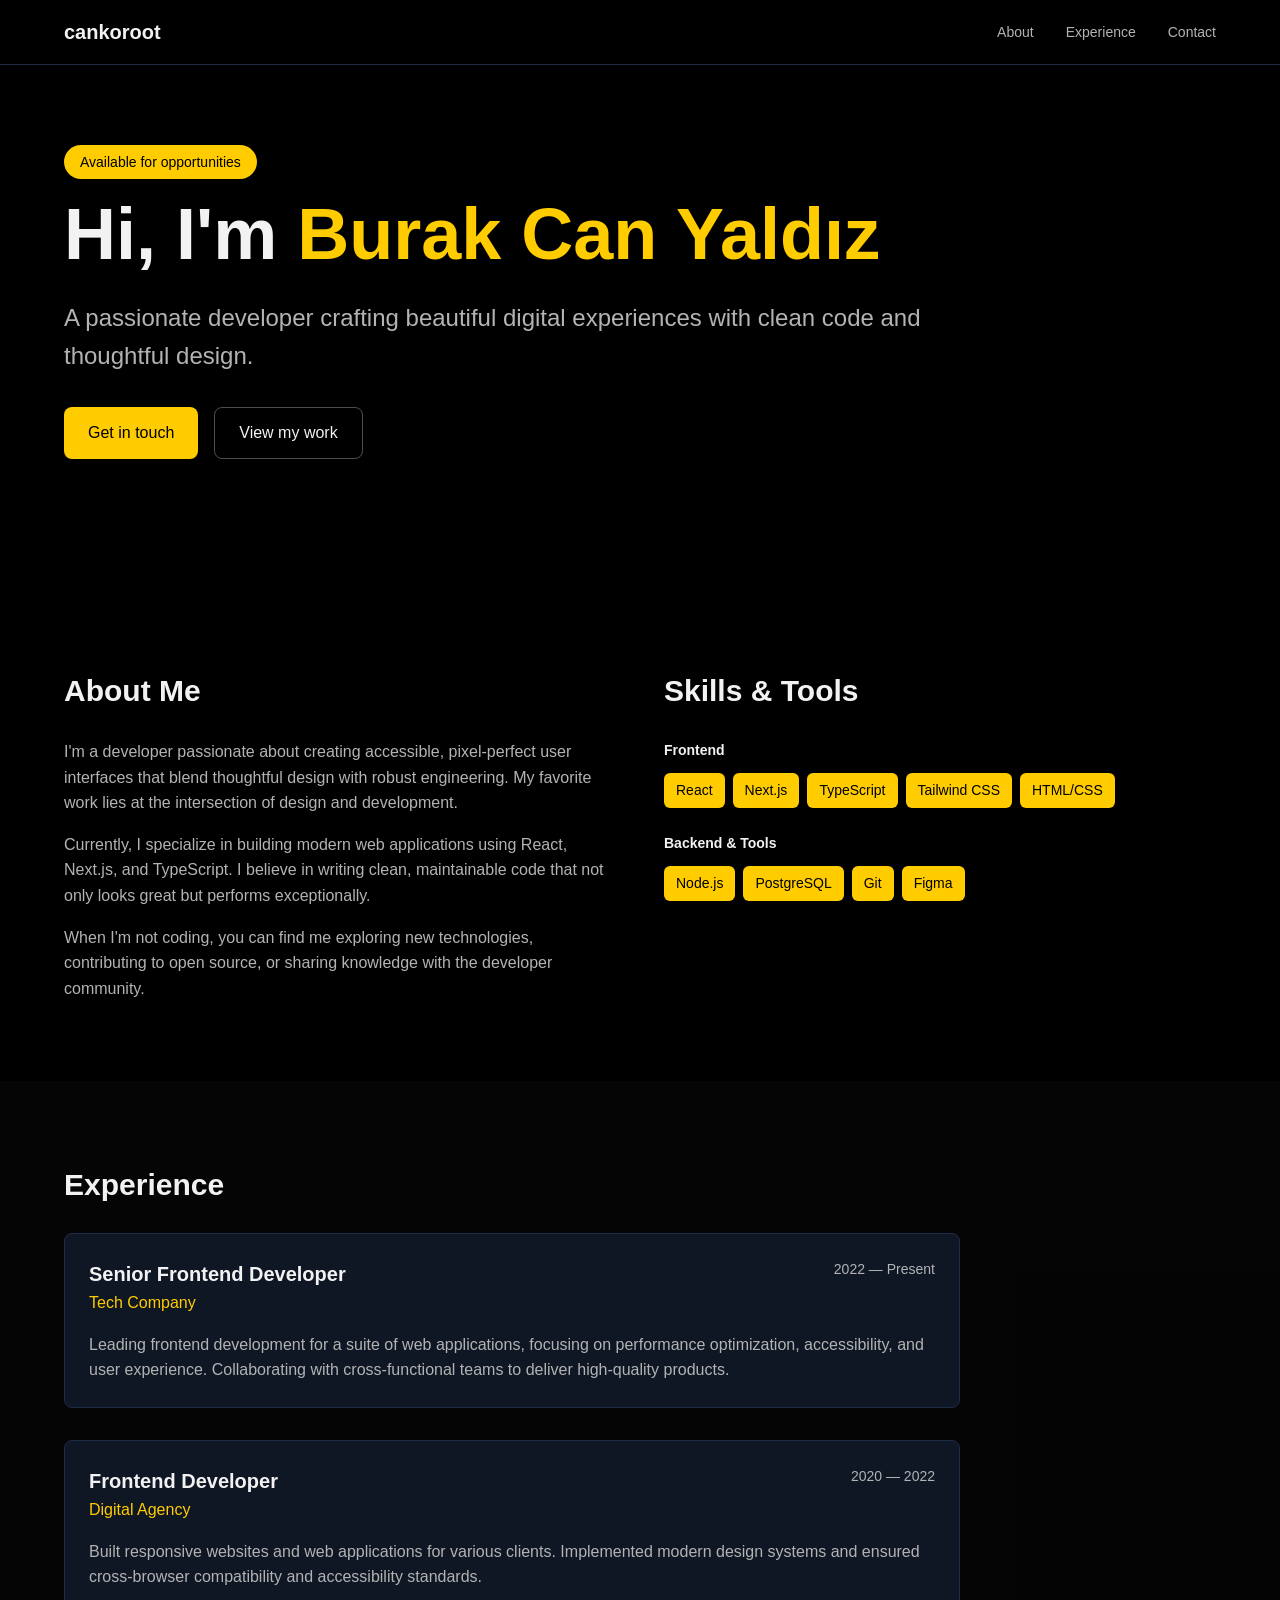
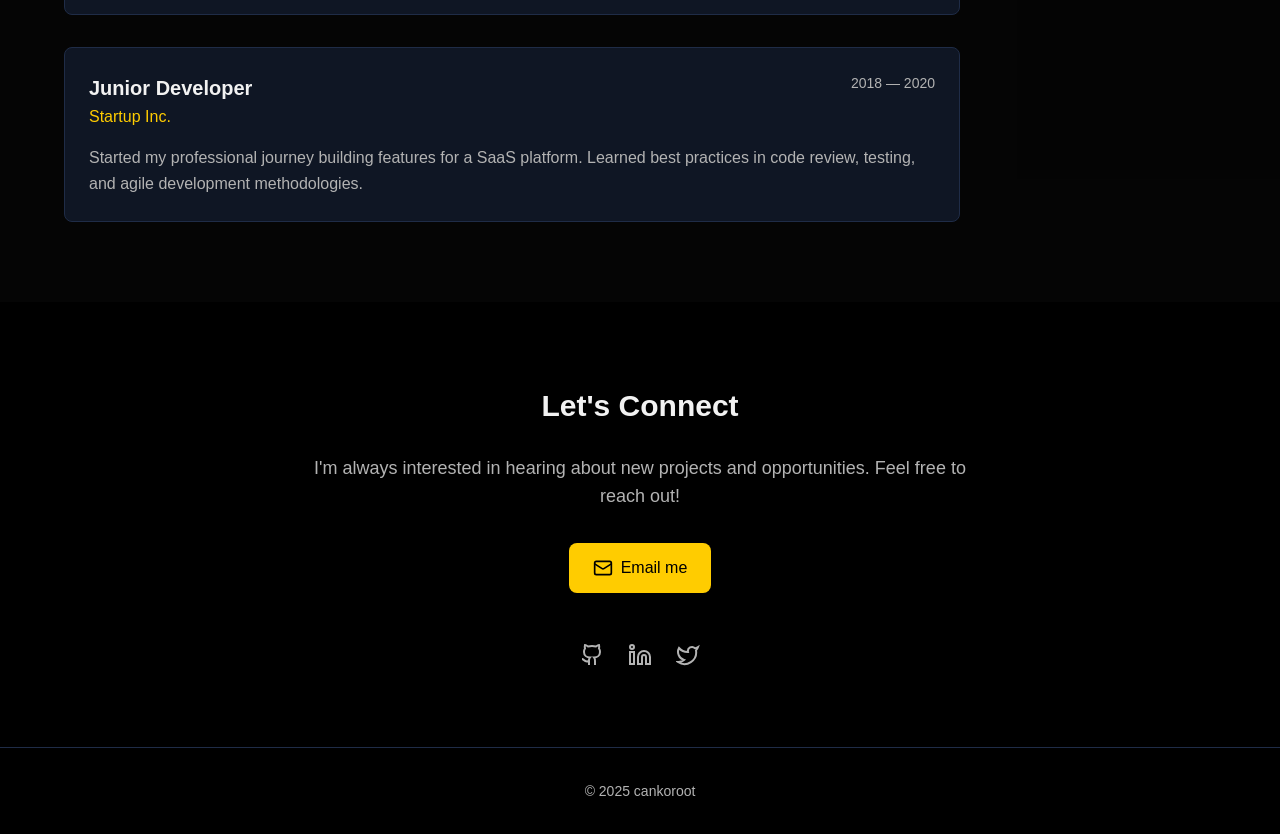
==== index.html @ f0b786ea "Add files via upload" ====
<!DOCTYPE html>
<html lang="en" class="dark">
<head>
    <meta charset="UTF-8">
    <meta name="viewport" content="width=device-width, initial-scale=1.0">
    <title>Burak Can Yaldız - Developer Portfolio</title>
    <meta name="description" content="Personal introduction page of Burak Can Yaldız - Developer">
    <link rel="stylesheet" href="styles.css">
</head>
<body>
    <!-- Navigation -->
    <nav class="nav">
        <div class="container">
            <div class="nav-content">
                <h1 class="nav-logo">cankoroot</h1>
                <div class="nav-links">
                    <a href="#about" class="nav-link">About</a>
                    <a href="#experience" class="nav-link">Experience</a>
                    <a href="#contact" class="nav-link">Contact</a>
                </div>
            </div>
        </div>
    </nav>

    <!-- Hero Section -->
    <section class="hero">
        <div class="container">
            <div class="hero-content">
                <div class="badge">Available for opportunities</div>
                <h2 class="hero-title">
                    Hi, I'm <span class="highlight">Burak Can Yaldız</span>
                </h2>
                <p class="hero-description">
                    A passionate developer crafting beautiful digital experiences with clean code and thoughtful design.
                </p>
                <div class="hero-buttons">
                    <a href="#contact" class="btn btn-primary">Get in touch</a>
                    <a href="#experience" class="btn btn-outline">View my work</a>
                </div>
            </div>
        </div>
    </section>

    <!-- About Section -->
    <section id="about" class="about">
        <div class="container">
            <div class="about-grid">
                <div class="about-text">
                    <h3 class="section-title">About Me</h3>
                    <div class="text-content">
                        <p>
                            I'm a developer passionate about creating accessible, pixel-perfect user interfaces that blend
                            thoughtful design with robust engineering. My favorite work lies at the intersection of design and
                            development.
                        </p>
                        <p>
                            Currently, I specialize in building modern web applications using React, Next.js, and TypeScript. I
                            believe in writing clean, maintainable code that not only looks great but performs exceptionally.
                        </p>
                        <p>
                            When I'm not coding, you can find me exploring new technologies, contributing to open source, or sharing
                            knowledge with the developer community.
                        </p>
                    </div>
                </div>

                <div class="skills">
                    <h3 class="section-title">Skills & Tools</h3>
                    <div class="skills-content">
                        <div class="skill-category">
                            <h4 class="skill-category-title">Frontend</h4>
                            <div class="skill-tags">
                                <span class="skill-tag">React</span>
                                <span class="skill-tag">Next.js</span>
                                <span class="skill-tag">TypeScript</span>
                                <span class="skill-tag">Tailwind CSS</span>
                                <span class="skill-tag">HTML/CSS</span>
                            </div>
                        </div>
                        <div class="skill-category">
                            <h4 class="skill-category-title">Backend & Tools</h4>
                            <div class="skill-tags">
                                <span class="skill-tag">Node.js</span>
                                <span class="skill-tag">PostgreSQL</span>
                                <span class="skill-tag">Git</span>
                                <span class="skill-tag">Figma</span>
                            </div>
                        </div>
                    </div>
                </div>
            </div>
        </div>
    </section>

    <!-- Experience Section -->
    <section id="experience" class="experience">
        <div class="container">
            <h3 class="section-title">Experience</h3>
            <div class="experience-list">
                <div class="experience-card">
                    <div class="experience-header">
                        <div>
                            <h4 class="experience-title">Senior Frontend Developer</h4>
                            <p class="experience-company">Tech Company</p>
                        </div>
                        <span class="experience-date">2022 — Present</span>
                    </div>
                    <p class="experience-description">
                        Leading frontend development for a suite of web applications, focusing on performance optimization,
                        accessibility, and user experience. Collaborating with cross-functional teams to deliver high-quality
                        products.
                    </p>
                </div>

                <div class="experience-card">
                    <div class="experience-header">
                        <div>
                            <h4 class="experience-title">Frontend Developer</h4>
                            <p class="experience-company">Digital Agency</p>
                        </div>
                        <span class="experience-date">2020 — 2022</span>
                    </div>
                    <p class="experience-description">
                        Built responsive websites and web applications for various clients. Implemented modern design systems
                        and ensured cross-browser compatibility and accessibility standards.
                    </p>
                </div>

                <div class="experience-card">
                    <div class="experience-header">
                        <div>
                            <h4 class="experience-title">Junior Developer</h4>
                            <p class="experience-company">Startup Inc.</p>
                        </div>
                        <span class="experience-date">2018 — 2020</span>
                    </div>
                    <p class="experience-description">
                        Started my professional journey building features for a SaaS platform. Learned best practices in code
                        review, testing, and agile development methodologies.
                    </p>
                </div>
            </div>
        </div>
    </section>

    <!-- Contact Section -->
    <section id="contact" class="contact">
        <div class="container">
            <div class="contact-content">
                <h3 class="section-title">Let's Connect</h3>
                <p class="contact-description">
                    I'm always interested in hearing about new projects and opportunities. Feel free to reach out!
                </p>
                <div class="contact-button">
                    <a href="mailto:your.email@example.com" class="btn btn-primary">
                        <svg class="icon" width="20" height="20" viewBox="0 0 24 24" fill="none" stroke="currentColor" stroke-width="2">
                            <rect x="2" y="4" width="20" height="16" rx="2"/>
                            <path d="m22 7-8.97 5.7a1.94 1.94 0 0 1-2.06 0L2 7"/>
                        </svg>
                        Email me
                    </a>
                </div>
                <div class="social-links">
                    <a href="https://github.com/cankoroot" target="_blank" rel="noopener noreferrer" class="social-link" aria-label="GitHub">
                        <svg class="icon" width="24" height="24" viewBox="0 0 24 24" fill="none" stroke="currentColor" stroke-width="2">
                            <path d="M15 22v-4a4.8 4.8 0 0 0-1-3.5c3 0 6-2 6-5.5.08-1.25-.27-2.48-1-3.5.28-1.15.28-2.35 0-3.5 0 0-1 0-3 1.5-2.64-.5-5.36-.5-8 0C6 2 5 2 5 2c-.3 1.15-.3 2.35 0 3.5A5.403 5.403 0 0 0 4 9c0 3.5 3 5.5 6 5.5-.39.49-.68 1.05-.85 1.65-.17.6-.22 1.23-.15 1.85v4"/>
                            <path d="M9 18c-4.51 2-5-2-7-2"/>
                        </svg>
                    </a>
                    <a href="https://www.linkedin.com/in/burak-can-yaldız-0b6182295" target="_blank" rel="noopener noreferrer" class="social-link" aria-label="LinkedIn">
                        <svg class="icon" width="24" height="24" viewBox="0 0 24 24" fill="none" stroke="currentColor" stroke-width="2">
                            <path d="M16 8a6 6 0 0 1 6 6v7h-4v-7a2 2 0 0 0-2-2 2 2 0 0 0-2 2v7h-4v-7a6 6 0 0 1 6-6z"/>
                            <rect x="2" y="9" width="4" height="12"/>
                            <circle cx="4" cy="4" r="2"/>
                        </svg>
                    </a>
                    <a href="https://x.com/SolNoctua" target="_blank" rel="noopener noreferrer" class="social-link" aria-label="Twitter">
                        <svg class="icon" width="24" height="24" viewBox="0 0 24 24" fill="none" stroke="currentColor" stroke-width="2">
                            <path d="M22 4s-.7 2.1-2 3.4c1.6 10-9.4 17.3-18 11.6 2.2.1 4.4-.6 6-2C3 15.5.5 9.6 3 5c2.2 2.6 5.6 4.1 9 4-.9-4.2 4-6.6 7-3.8 1.1 0 3-1.2 3-1.2z"/>
                        </svg>
                    </a>
                </div>
            </div>
        </div>
    </section>

    <!-- Footer -->
    <footer class="footer">
        <div class="container">
            <p class="footer-text">© 2025 cankoroot</p>
        </div>
    </footer>

    <script src="script.js"></script>
</body>
</html>
---- styles.css ----
/* Reset and Base Styles */
* {
  margin: 0;
  padding: 0;
  box-sizing: border-box;
}

:root {
  --color-background: hsl(0, 0%, 0%); /* Pure black */
  --color-foreground: hsl(0, 0%, 95%); /* Light gray text */
  --color-card: hsl(220, 40%, 10%); /* Dark navy blue for cards */
  --color-card-foreground: hsl(0, 0%, 95%);
  --color-primary: hsl(220, 80%, 35%); /* Navy blue */
  --color-primary-foreground: hsl(0, 0%, 100%);
  --color-secondary: hsl(48, 100%, 50%); /* Bright yellow */
  --color-secondary-foreground: hsl(0, 0%, 0%);
  --color-muted: hsl(220, 40%, 15%);
  --color-muted-foreground: hsl(0, 0%, 70%);
  --color-border: hsl(220, 40%, 20%);
  --radius: 8px;

  /* Fonts */
  --font-sans: -apple-system, BlinkMacSystemFont, "Segoe UI", "Roboto", "Oxygen", "Ubuntu", "Cantarell", "Fira Sans",
    "Droid Sans", "Helvetica Neue", sans-serif;
}

body {
  font-family: var(--font-sans);
  background-color: var(--color-background);
  color: var(--color-foreground);
  line-height: 1.6;
  -webkit-font-smoothing: antialiased;
  -moz-osx-font-smoothing: grayscale;
}

html {
  scroll-behavior: smooth;
}

.container {
  max-width: 1200px;
  margin: 0 auto;
  padding: 0 1.5rem;
}

/* Navigation */
.nav {
  border-bottom: 1px solid var(--color-border);
  background-color: rgba(0, 0, 0, 0.95);
  backdrop-filter: blur(10px);
  position: sticky;
  top: 0;
  z-index: 100;
}

.nav-content {
  display: flex;
  align-items: center;
  justify-content: space-between;
  padding: 1rem 0;
}

.nav-logo {
  font-size: 1.25rem;
  font-weight: 700;
  color: var(--color-foreground);
}

.nav-links {
  display: flex;
  gap: 1.5rem;
}

.nav-link {
  font-size: 0.875rem;
  color: var(--color-muted-foreground);
  text-decoration: none;
  transition: color 0.2s;
}

.nav-link:hover {
  color: var(--color-foreground);
}

/* Hero Section */
.hero {
  padding: 5rem 0 8rem;
}

.hero-content {
  max-width: 56rem;
}

.badge {
  display: inline-block;
  margin-bottom: 1rem;
  padding: 0.375rem 1rem;
  background-color: var(--color-secondary);
  color: var(--color-secondary-foreground);
  border-radius: 9999px;
  font-size: 0.875rem;
  font-weight: 500;
}

.hero-title {
  font-size: 3rem;
  font-weight: 700;
  color: var(--color-foreground);
  margin-bottom: 1.5rem;
  line-height: 1.1;
  text-wrap: balance;
}

.highlight {
  color: var(--color-secondary);
}

.hero-description {
  font-size: 1.25rem;
  color: var(--color-muted-foreground);
  margin-bottom: 2rem;
  line-height: 1.6;
}

.hero-buttons {
  display: flex;
  flex-wrap: wrap;
  gap: 1rem;
}

/* Buttons */
.btn {
  display: inline-flex;
  align-items: center;
  justify-content: center;
  gap: 0.5rem;
  padding: 0.75rem 1.5rem;
  font-size: 1rem;
  font-weight: 500;
  border-radius: var(--radius);
  text-decoration: none;
  transition: all 0.2s;
  cursor: pointer;
  border: none;
}

.btn-primary {
  background-color: var(--color-secondary);
  color: var(--color-secondary-foreground);
}

.btn-primary:hover {
  background-color: hsl(48, 100%, 45%);
}

.btn-outline {
  background-color: transparent;
  color: var(--color-foreground);
  border: 1px solid rgba(255, 255, 255, 0.3);
}

.btn-outline:hover {
  background-color: var(--color-muted);
}

/* About Section */
.about {
  padding: 5rem 0;
}

.about-grid {
  display: grid;
  grid-template-columns: 1fr;
  gap: 3rem;
}

.section-title {
  font-size: 1.875rem;
  font-weight: 700;
  color: var(--color-foreground);
  margin-bottom: 1.5rem;
}

.text-content {
  display: flex;
  flex-direction: column;
  gap: 1rem;
}

.text-content p {
  color: var(--color-muted-foreground);
  line-height: 1.6;
}

.skills-content {
  display: flex;
  flex-direction: column;
  gap: 1.5rem;
}

.skill-category-title {
  font-size: 0.875rem;
  font-weight: 600;
  color: var(--color-foreground);
  margin-bottom: 0.75rem;
}

.skill-tags {
  display: flex;
  flex-wrap: wrap;
  gap: 0.5rem;
}

.skill-tag {
  padding: 0.375rem 0.75rem;
  background-color: var(--color-secondary);
  color: var(--color-secondary-foreground);
  border-radius: 6px;
  font-size: 0.875rem;
  font-weight: 500;
}

/* Experience Section */
.experience {
  background-color: rgba(220, 220, 220, 0.02);
  padding: 5rem 0;
}

.experience-list {
  display: flex;
  flex-direction: column;
  gap: 2rem;
  max-width: 56rem;
}

.experience-card {
  padding: 1.5rem;
  border: 1px solid var(--color-border);
  border-radius: var(--radius);
  background-color: var(--color-card);
}

.experience-header {
  display: flex;
  flex-direction: column;
  gap: 0.5rem;
  margin-bottom: 1rem;
}

.experience-title {
  font-size: 1.25rem;
  font-weight: 700;
  color: var(--color-card-foreground);
}

.experience-company {
  color: var(--color-secondary);
  font-weight: 500;
}

.experience-date {
  font-size: 0.875rem;
  color: var(--color-muted-foreground);
  margin-top: 0.5rem;
}

.experience-description {
  color: var(--color-muted-foreground);
  line-height: 1.6;
}

/* Contact Section */
.contact {
  padding: 5rem 0;
}

.contact-content {
  max-width: 42rem;
  margin: 0 auto;
  text-align: center;
}

.contact-description {
  font-size: 1.125rem;
  color: var(--color-muted-foreground);
  margin-bottom: 2rem;
  line-height: 1.6;
}

.contact-button {
  display: flex;
  justify-content: center;
  margin-bottom: 3rem;
}

.social-links {
  display: flex;
  justify-content: center;
  gap: 1.5rem;
}

.social-link {
  color: var(--color-muted-foreground);
  transition: color 0.2s;
}

.social-link:hover {
  color: var(--color-foreground);
}

.icon {
  display: inline-block;
  vertical-align: middle;
}

/* Footer */
.footer {
  border-top: 1px solid var(--color-border);
  padding: 2rem 0;
}

.footer-text {
  text-align: center;
  font-size: 0.875rem;
  color: var(--color-muted-foreground);
}

/* Responsive Design */
@media (min-width: 768px) {
  .hero-title {
    font-size: 4.5rem;
  }

  .hero-description {
    font-size: 1.5rem;
  }

  .about-grid {
    grid-template-columns: repeat(2, 1fr);
  }

  .experience-header {
    flex-direction: row;
    justify-content: space-between;
    align-items: flex-start;
  }

  .experience-date {
    margin-top: 0;
  }

  .nav-links {
    gap: 2rem;
  }
}

@media (max-width: 767px) {
  .hero {
    padding: 3rem 0 5rem;
  }

  .about,
  .experience,
  .contact {
    padding: 3rem 0;
  }

  .hero-title {
    font-size: 2.5rem;
  }
}
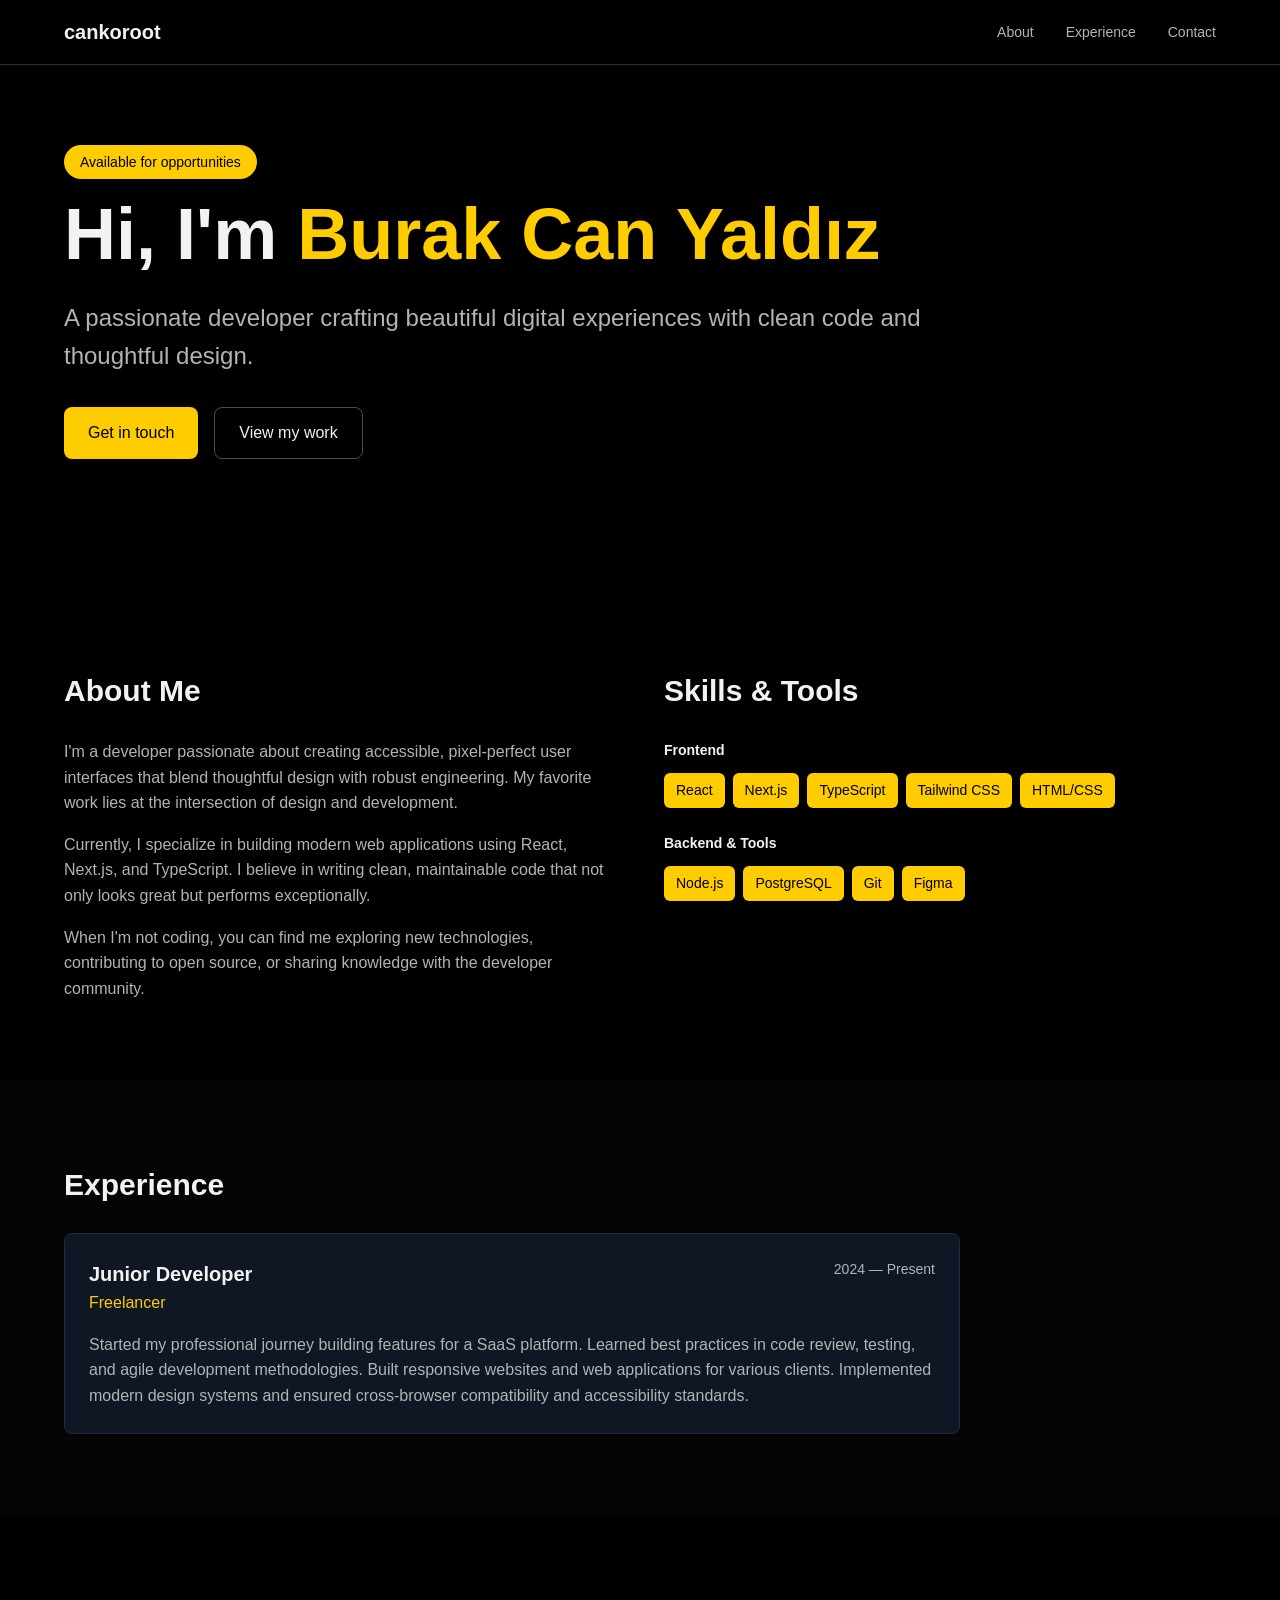
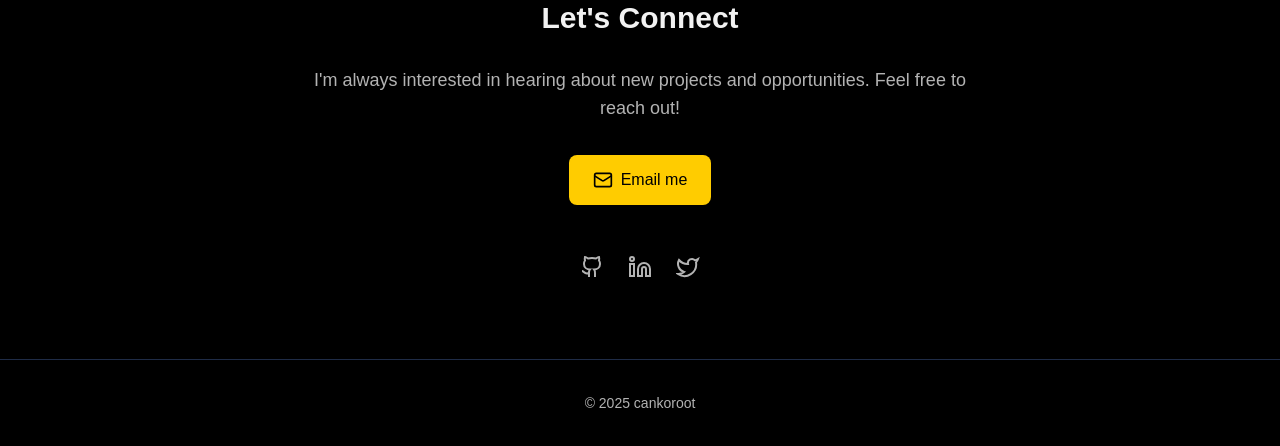
==== commit 57d04d15: "Update index.html" ====
--- a/index.html
+++ b/index.html
@@ -100,43 +100,15 @@
                 <div class="experience-card">
                     <div class="experience-header">
                         <div>
-                            <h4 class="experience-title">Senior Frontend Developer</h4>
-                            <p class="experience-company">Tech Company</p>
+                            <h4 class="experience-title">Junior Developer</h4>
+                            <p class="experience-company">Freelancer</p>
                         </div>
-                        <span class="experience-date">2022 — Present</span>
-                    </div>
-                    <p class="experience-description">
-                        Leading frontend development for a suite of web applications, focusing on performance optimization,
-                        accessibility, and user experience. Collaborating with cross-functional teams to deliver high-quality
-                        products.
-                    </p>
-                </div>
-
-                <div class="experience-card">
-                    <div class="experience-header">
-                        <div>
-                            <h4 class="experience-title">Frontend Developer</h4>
-                            <p class="experience-company">Digital Agency</p>
-                        </div>
-                        <span class="experience-date">2020 — 2022</span>
-                    </div>
-                    <p class="experience-description">
-                        Built responsive websites and web applications for various clients. Implemented modern design systems
-                        and ensured cross-browser compatibility and accessibility standards.
-                    </p>
-                </div>
-
-                <div class="experience-card">
-                    <div class="experience-header">
-                        <div>
-                            <h4 class="experience-title">Junior Developer</h4>
-                            <p class="experience-company">Startup Inc.</p>
-                        </div>
-                        <span class="experience-date">2018 — 2020</span>
+                        <span class="experience-date">2024 — Present</span>
                     </div>
                     <p class="experience-description">
                         Started my professional journey building features for a SaaS platform. Learned best practices in code
-                        review, testing, and agile development methodologies.
+                        review, testing, and agile development methodologies. Built responsive websites and web applications for various clients. Implemented modern design systems
+                        and ensured cross-browser compatibility and accessibility standards.
                     </p>
                 </div>
             </div>
@@ -152,7 +124,7 @@
                     I'm always interested in hearing about new projects and opportunities. Feel free to reach out!
                 </p>
                 <div class="contact-button">
-                    <a href="mailto:your.email@example.com" class="btn btn-primary">
+                    <a href="mailto:burakyaldizby@gmail.com" class="btn btn-primary">
                         <svg class="icon" width="20" height="20" viewBox="0 0 24 24" fill="none" stroke="currentColor" stroke-width="2">
                             <rect x="2" y="4" width="20" height="16" rx="2"/>
                             <path d="m22 7-8.97 5.7a1.94 1.94 0 0 1-2.06 0L2 7"/>
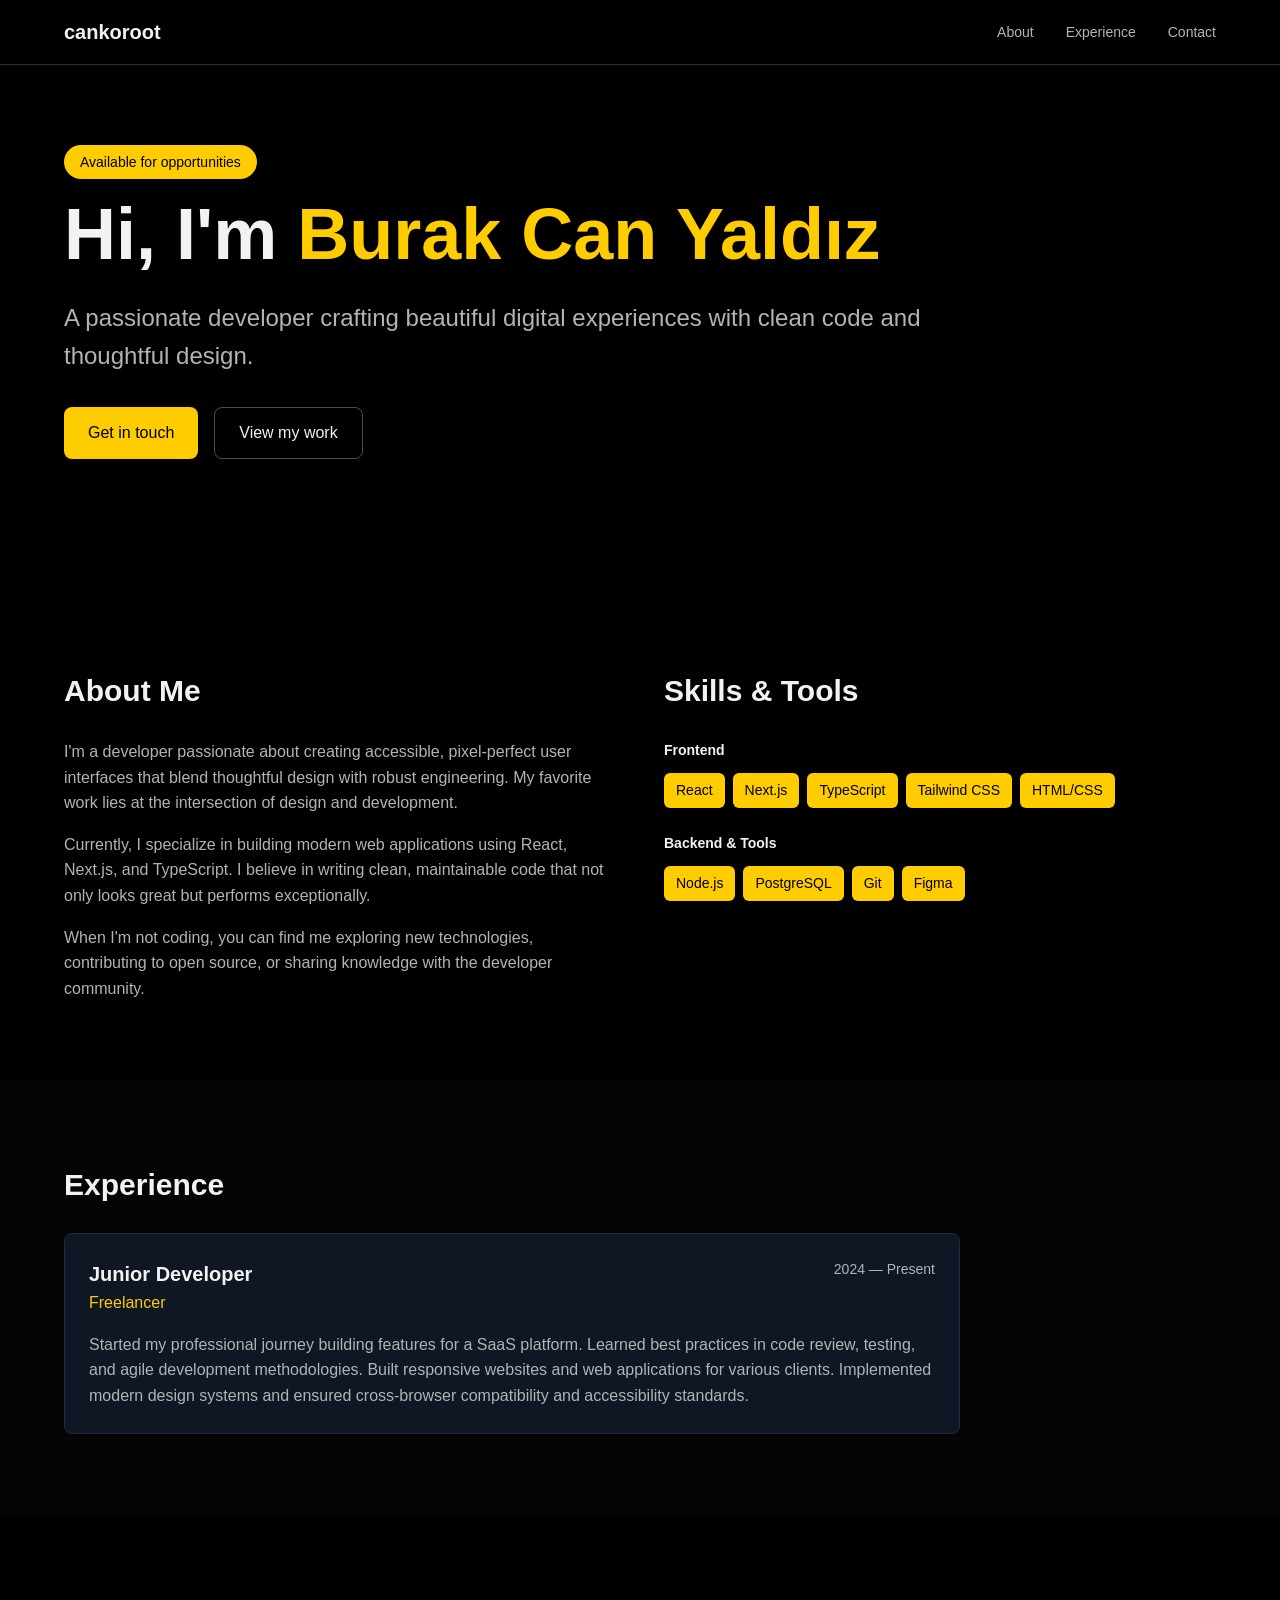
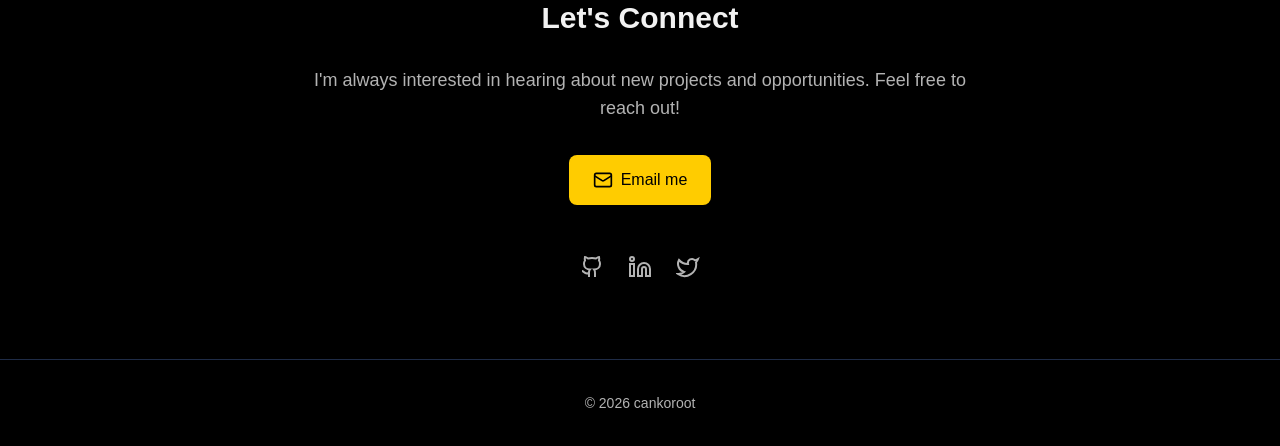
==== commit c09c9bbb: "Update index.html" ====
--- a/index.html
+++ b/index.html
@@ -8,7 +8,6 @@
     <link rel="stylesheet" href="styles.css">
 </head>
 <body>
-    <!-- Navigation -->
     <nav class="nav">
         <div class="container">
             <div class="nav-content">
@@ -22,7 +21,6 @@
         </div>
     </nav>
 
-    <!-- Hero Section -->
     <section class="hero">
         <div class="container">
             <div class="hero-content">
@@ -41,7 +39,6 @@
         </div>
     </section>
 
-    <!-- About Section -->
     <section id="about" class="about">
         <div class="container">
             <div class="about-grid">
@@ -92,7 +89,6 @@
         </div>
     </section>
 
-    <!-- Experience Section -->
     <section id="experience" class="experience">
         <div class="container">
             <h3 class="section-title">Experience</h3>
@@ -115,7 +111,6 @@
         </div>
     </section>
 
-    <!-- Contact Section -->
     <section id="contact" class="contact">
         <div class="container">
             <div class="contact-content">
@@ -156,10 +151,9 @@
         </div>
     </section>
 
-    <!-- Footer -->
     <footer class="footer">
         <div class="container">
-            <p class="footer-text">© 2025 cankoroot</p>
+            <p class="footer-text">© 2026 cankoroot</p>
         </div>
     </footer>
 
--- a/styles.css
+++ b/styles.css
@@ -1,4 +1,3 @@
-/* Reset and Base Styles */
 * {
   margin: 0;
   padding: 0;
@@ -18,8 +17,7 @@
   --color-muted-foreground: hsl(0, 0%, 70%);
   --color-border: hsl(220, 40%, 20%);
   --radius: 8px;
-
-  /* Fonts */
+  
   --font-sans: -apple-system, BlinkMacSystemFont, "Segoe UI", "Roboto", "Oxygen", "Ubuntu", "Cantarell", "Fira Sans",
     "Droid Sans", "Helvetica Neue", sans-serif;
 }
@@ -43,7 +41,6 @@
   padding: 0 1.5rem;
 }
 
-/* Navigation */
 .nav {
   border-bottom: 1px solid var(--color-border);
   background-color: rgba(0, 0, 0, 0.95);
@@ -82,7 +79,6 @@
   color: var(--color-foreground);
 }
 
-/* Hero Section */
 .hero {
   padding: 5rem 0 8rem;
 }
@@ -128,7 +124,6 @@
   gap: 1rem;
 }
 
-/* Buttons */
 .btn {
   display: inline-flex;
   align-items: center;
@@ -163,7 +158,6 @@
   background-color: var(--color-muted);
 }
 
-/* About Section */
 .about {
   padding: 5rem 0;
 }
@@ -220,7 +214,6 @@
   font-weight: 500;
 }
 
-/* Experience Section */
 .experience {
   background-color: rgba(220, 220, 220, 0.02);
   padding: 5rem 0;
@@ -269,7 +262,6 @@
   line-height: 1.6;
 }
 
-/* Contact Section */
 .contact {
   padding: 5rem 0;
 }
@@ -313,7 +305,6 @@
   vertical-align: middle;
 }
 
-/* Footer */
 .footer {
   border-top: 1px solid var(--color-border);
   padding: 2rem 0;
@@ -325,7 +316,6 @@
   color: var(--color-muted-foreground);
 }
 
-/* Responsive Design */
 @media (min-width: 768px) {
   .hero-title {
     font-size: 4.5rem;
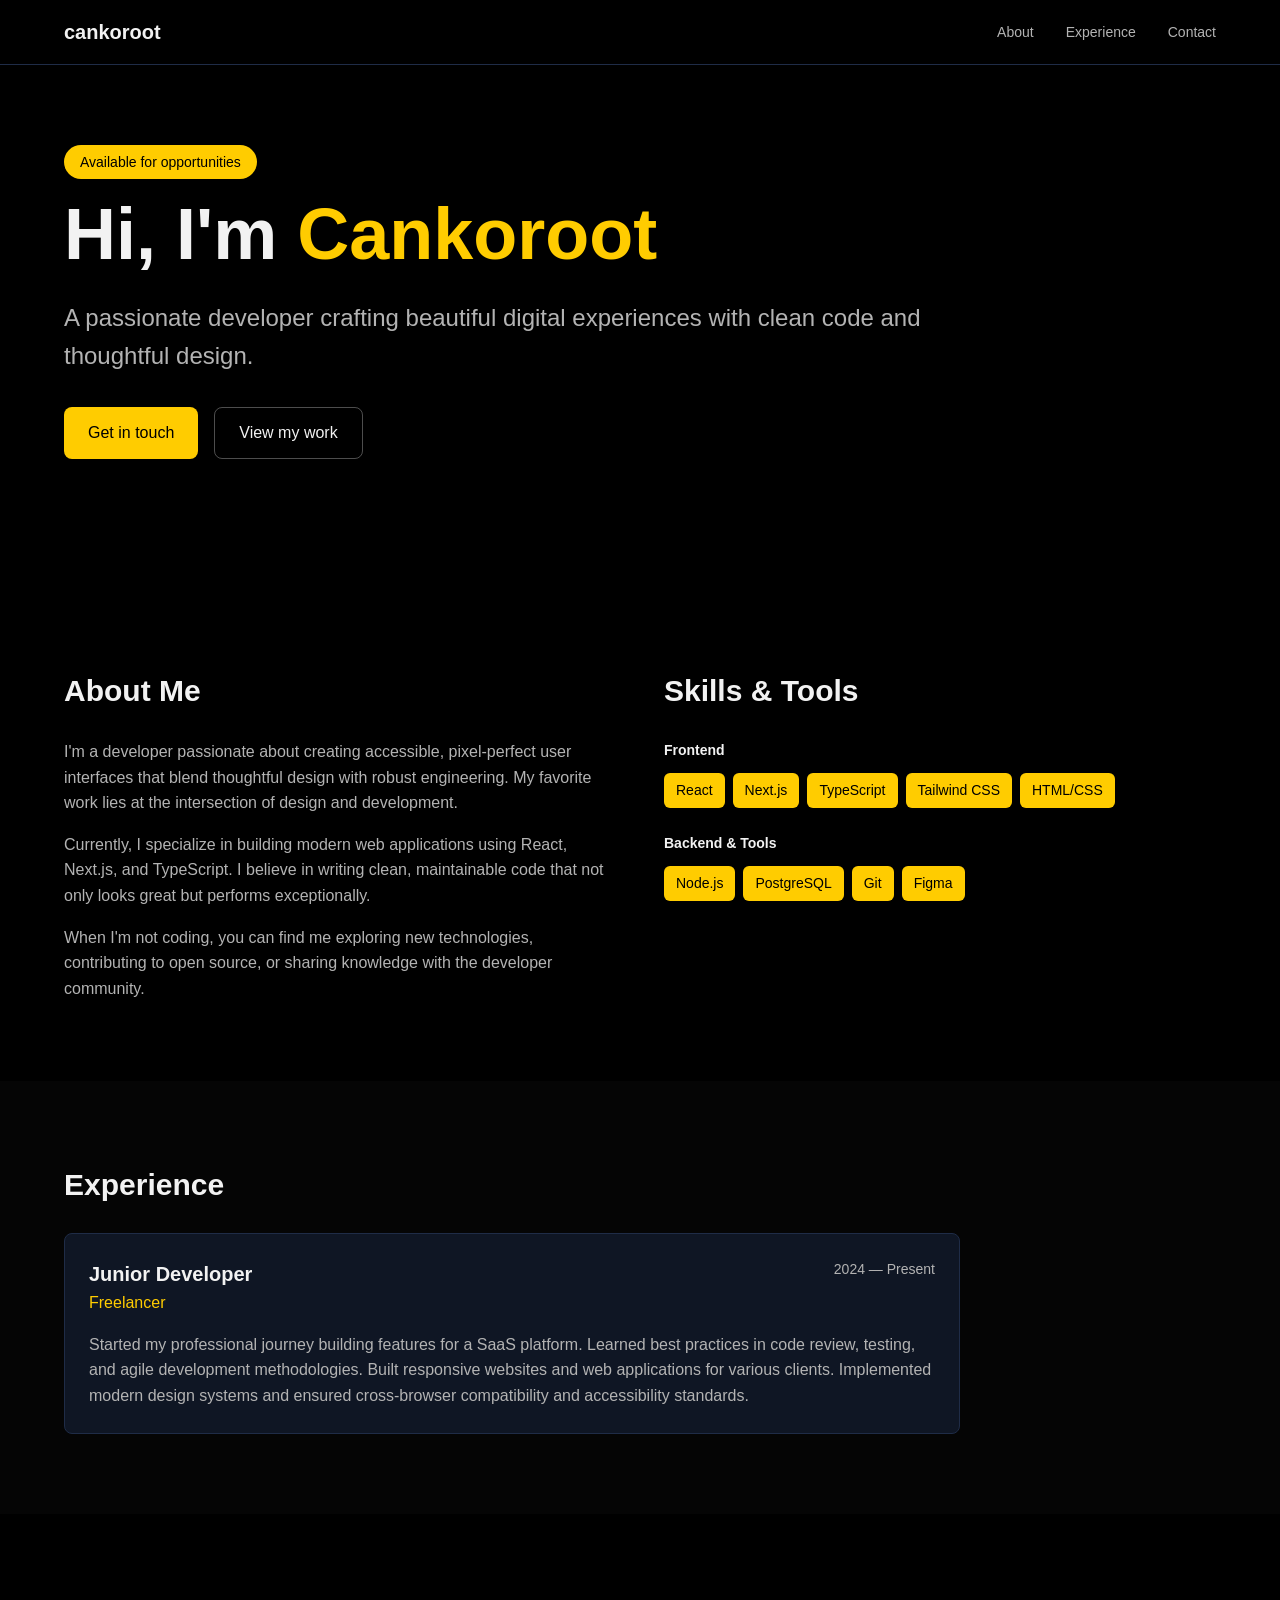
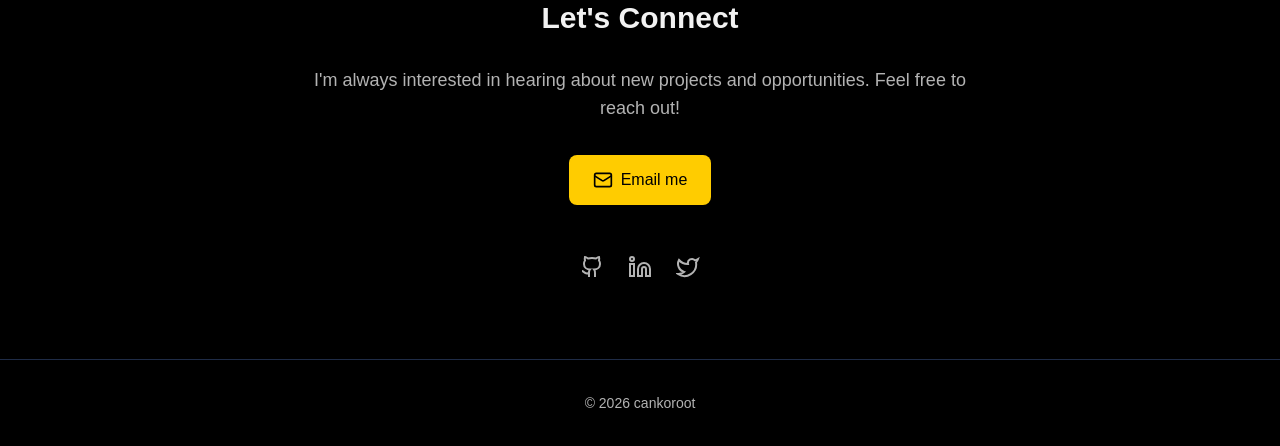
==== commit b7a04e80: "Update portfolio name from Burak Can Yaldız to Cankoroot" ====
--- a/index.html
+++ b/index.html
@@ -3,7 +3,7 @@
 <head>
     <meta charset="UTF-8">
     <meta name="viewport" content="width=device-width, initial-scale=1.0">
-    <title>Burak Can Yaldız - Developer Portfolio</title>
+    <title>Cankoroot - Developer Portfolio</title>
     <meta name="description" content="Personal introduction page of Burak Can Yaldız - Developer">
     <link rel="stylesheet" href="styles.css">
 </head>
@@ -26,7 +26,7 @@
             <div class="hero-content">
                 <div class="badge">Available for opportunities</div>
                 <h2 class="hero-title">
-                    Hi, I'm <span class="highlight">Burak Can Yaldız</span>
+                    Hi, I'm <span class="highlight">Cankoroot</span>
                 </h2>
                 <p class="hero-description">
                     A passionate developer crafting beautiful digital experiences with clean code and thoughtful design.
